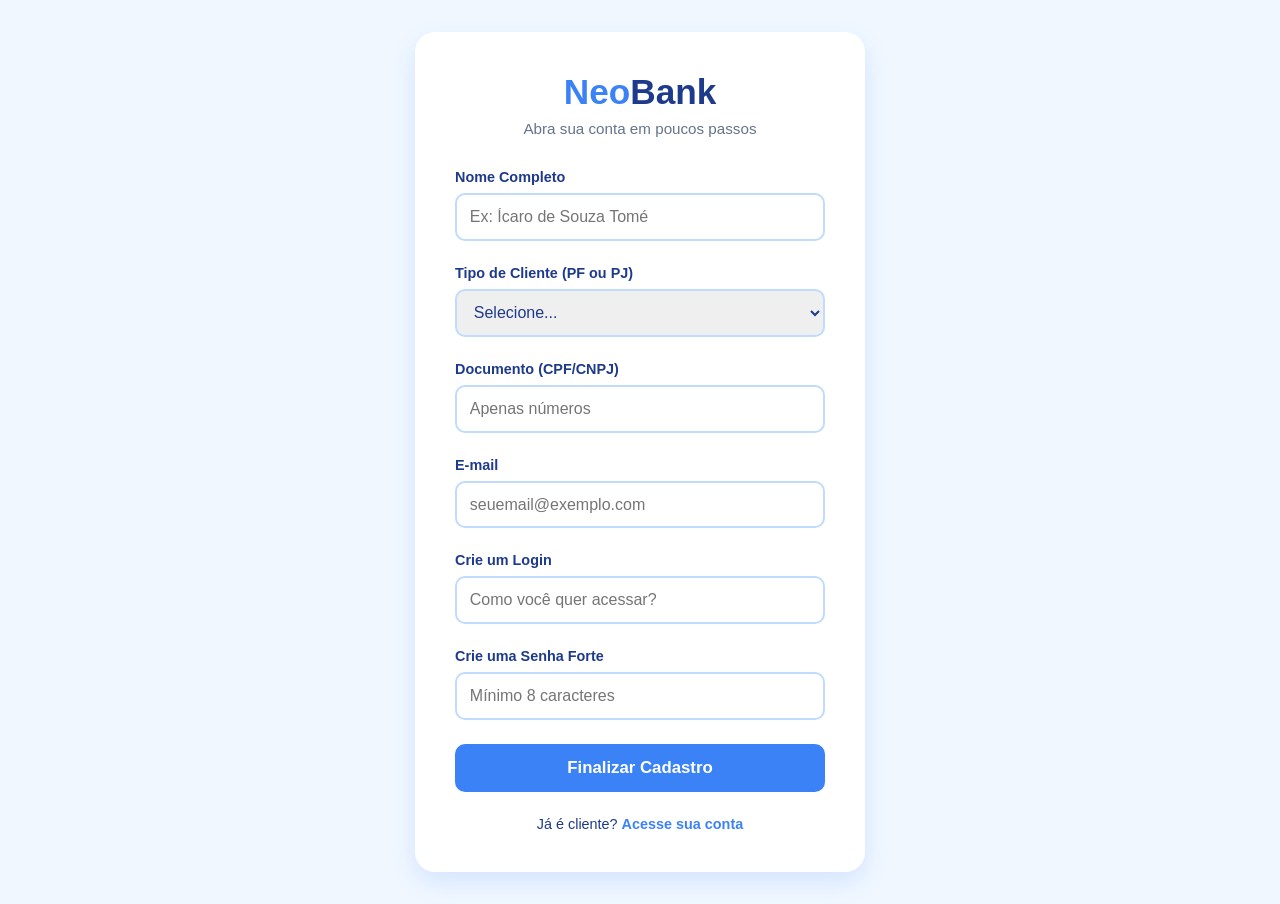
==== frontend/cadastro.html @ 08e829f9 "feat:integração do cadastro com a API e orquestração de entidades" ====
<!DOCTYPE html>
<html lang="pt-BR">
<head>
    <meta charset="UTF-8">
    <meta name="viewport" content="width=device-width, initial-scale=1.0">
    <title>NeoBank - Cadastro</title>
    <link rel="stylesheet" href="css/style.css">
    <script src="js/cadastro.js" defer></script>
    <style>
        /* Ajuste simples pro formulário maior não cortar na tela e dar pra rolar */
        body { overflow: auto; padding: 2rem 0; height: auto; min-height: 100vh; }
        .register-container { max-width: 450px; }
    </style>
</head>
<body>

    <div class="login-container register-container">
        <div class="brand">
            <h1>Neo<span>Bank</span></h1>
            <p>Abra sua conta em poucos passos</p>
        </div>

        <div id="errorBanner" class="error-message"></div>
        <div id="successBanner" class="error-message" style="background-color: #dcfce7; border-color: #22c55e; color: #15803d;"></div>

        <form id="cadastroForm" onsubmit="efetuarCadastro(event)">
            
            <div class="form-group">
                <label for="nome">Nome Completo</label>
                <input type="text" id="nome" placeholder="Ex: Ícaro de Souza Tomé" autocomplete="name">
            </div>

            <div class="form-group">
                <label for="tipoCliente">Tipo de Cliente (PF ou PJ)</label>
                <select id="tipoCliente" style="width: 100%; padding: 0.8rem; border: 2px solid var(--input-border); border-radius: 10px; font-size: 1rem; color: var(--text-main); outline: none;">
                    <option value="">Selecione...</option>
                    <option value="PF">Pessoa Física (PF)</option>
                    <option value="PJ">Pessoa Jurídica (PJ)</option>
                </select>
            </div>

            <div class="form-group">
                <label for="documento">Documento (CPF/CNPJ)</label>
                <input type="text" id="documento" placeholder="Apenas números">
            </div>

            <div class="form-group">
                <label for="email">E-mail</label>
                <input type="email" id="email" placeholder="seuemail@exemplo.com">
            </div>

            <div class="form-group">
                <label for="login">Crie um Login</label>
                <input type="text" id="login" placeholder="Como você quer acessar?">
            </div>

            <div class="form-group">
                <label for="senha">Crie uma Senha Forte</label>
                <input type="password" id="senha" placeholder="Mínimo 8 caracteres">
            </div>

            <button type="submit" class="btn-login">Finalizar Cadastro</button>
        </form>

        <div class="footer-links">
            <p>Já é cliente? <a href="index.html">Acesse sua conta</a></p>
        </div>
    </div>

</body>
</html>
---- frontend/css/style.css ----
/* css/style.css */
:root {
    --bg-color: #f0f7ff; /* Azul céu bem claro para o fundo da página */
    --card-bg: #ffffff; /* Fundo branco para a caixinha de login */
    --text-main: #1e3a8a; /* Azul marinho para os textos e títulos */
    --text-muted: #64748b; /* Cinza azulado para textos secundários */
    --primary-blue: #3b82f6; /* Azul vibrante e amigável para o botão */
    --hover-blue: #2563eb; /* Azul um pouco mais escuro para quando passar o mouse */
    --input-border: #bfdbfe; /* Bordinha azul clara nos campos de digitar */
    --error-red: #ef4444; /* Vermelho padrão para mensagens de erro */
}

* {
    box-sizing: border-box;
    margin: 0;
    padding: 0;
    font-family: 'Segoe UI', Tahoma, Geneva, Verdana, sans-serif;
}

body {
    background-color: var(--bg-color);
    color: var(--text-main);
    height: 100vh;
    display: flex;
    justify-content: center;
    align-items: center;
}

.login-container {
    background-color: var(--card-bg);
    padding: 2.5rem;
    /* Bordas bem redondinhas deixam o visual mais descontraído */
    border-radius: 20px; 
    /* Sombra azulada e difusa para descolar a caixa do fundo */
    box-shadow: 0 10px 25px rgba(59, 130, 246, 0.15); 
    width: 100%;
    max-width: 400px;
}

.brand { 
    text-align: center; 
    margin-bottom: 2rem; 
}

.brand h1 { 
    font-size: 2.2rem; 
    font-weight: 700; 
    color: var(--primary-blue); 
}

.brand h1 span { 
    color: var(--text-main); 
}

.brand p { 
    color: var(--text-muted); 
    font-size: 0.95rem; 
    margin-top: 0.5rem; 
}

.form-group { 
    margin-bottom: 1.5rem; 
}

.form-group label { 
    display: block; 
    margin-bottom: 0.5rem; 
    color: var(--text-main); 
    font-size: 0.9rem; 
    font-weight: 600; 
}

.form-group input { 
    width: 100%; 
    padding: 0.8rem; 
    border: 2px solid var(--input-border); 
    border-radius: 10px; 
    font-size: 1rem; 
    color: var(--text-main);
    transition: border-color 0.3s ease;
}

.form-group input:focus { 
    outline: none; 
    border-color: var(--primary-blue); 
}

.form-group input.invalid { 
    border-color: var(--error-red); 
}

.error-message { 
    background-color: #fef2f2; 
    border-left: 4px solid var(--error-red); 
    color: var(--error-red); 
    padding: 0.75rem; 
    border-radius: 6px; 
    font-size: 0.85rem; 
    margin-bottom: 1.5rem; 
    display: none; 
}

.btn-login { 
    width: 100%; 
    padding: 0.9rem; 
    background-color: var(--primary-blue); 
    color: white; 
    border: none; 
    border-radius: 10px; 
    font-size: 1.05rem; 
    font-weight: 600; 
    cursor: pointer; 
    transition: background-color 0.3s, transform 0.1s; 
}

.btn-login:hover { 
    background-color: var(--hover-blue); 
    transform: translateY(-2px); 
}

.footer-links { 
    text-align: center; 
    margin-top: 1.5rem; 
    font-size: 0.9rem; 
}

.footer-links a { 
    color: var(--primary-blue); 
    text-decoration: none; 
    font-weight: 600; 
}

.footer-links a:hover { 
    text-decoration: underline; 
}
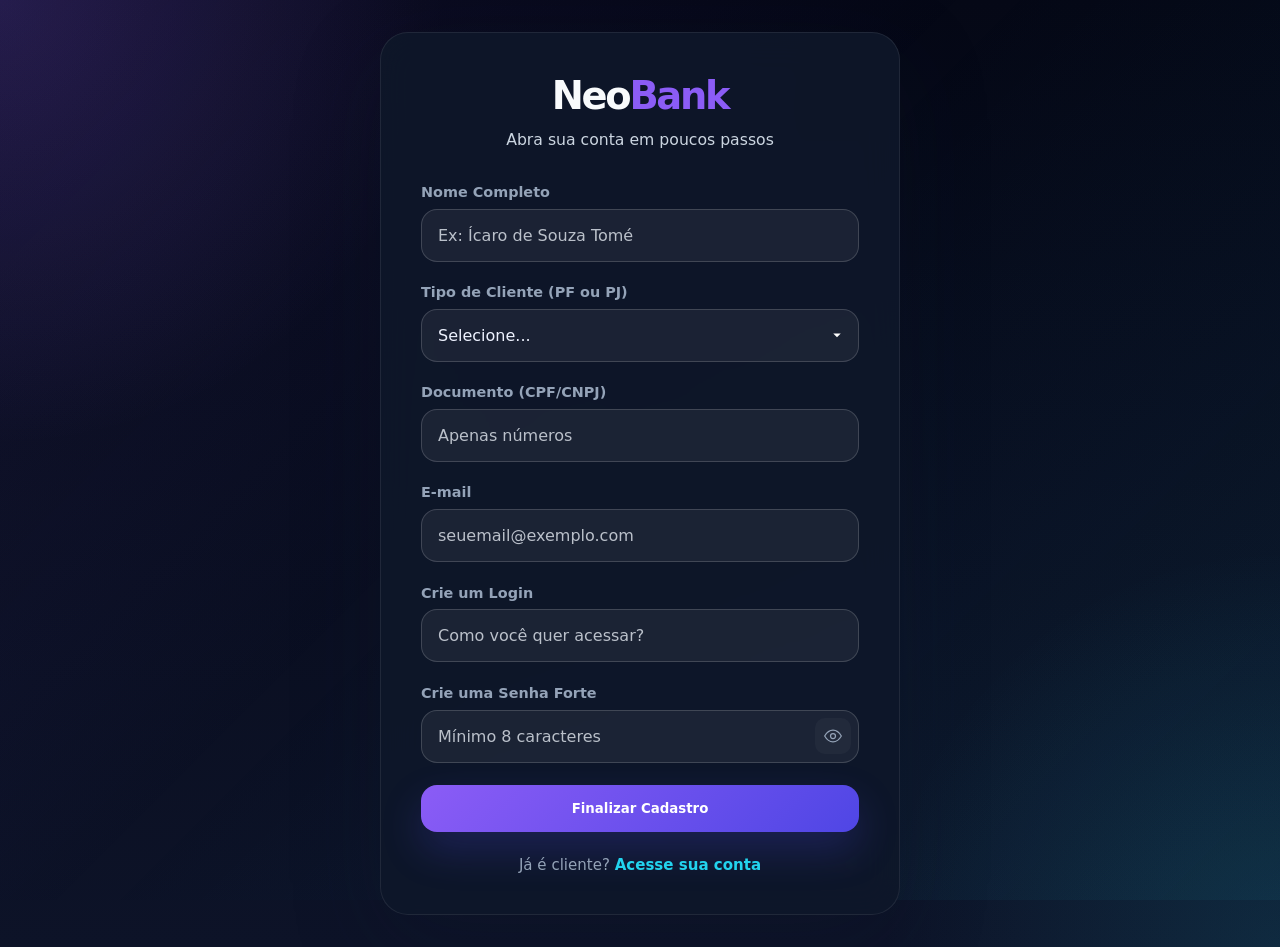
==== commit 059886aa: "-m feat "Atualizações no front-end básico"" ====
--- a/frontend/cadastro.html
+++ b/frontend/cadastro.html
@@ -6,11 +6,6 @@
     <title>NeoBank - Cadastro</title>
     <link rel="stylesheet" href="css/style.css">
     <script src="js/cadastro.js" defer></script>
-    <style>
-        /* Ajuste simples pro formulário maior não cortar na tela e dar pra rolar */
-        body { overflow: auto; padding: 2rem 0; height: auto; min-height: 100vh; }
-        .register-container { max-width: 450px; }
-    </style>
 </head>
 <body>
 
@@ -32,7 +27,7 @@
 
             <div class="form-group">
                 <label for="tipoCliente">Tipo de Cliente (PF ou PJ)</label>
-                <select id="tipoCliente" style="width: 100%; padding: 0.8rem; border: 2px solid var(--input-border); border-radius: 10px; font-size: 1rem; color: var(--text-main); outline: none;">
+                <select id="tipoCliente">
                     <option value="">Selecione...</option>
                     <option value="PF">Pessoa Física (PF)</option>
                     <option value="PJ">Pessoa Jurídica (PJ)</option>
@@ -56,7 +51,15 @@
 
             <div class="form-group">
                 <label for="senha">Crie uma Senha Forte</label>
-                <input type="password" id="senha" placeholder="Mínimo 8 caracteres">
+                <div class="password-wrapper">
+                    <input type="password" id="senha" placeholder="Mínimo 8 caracteres">
+                    <button type="button" class="toggle-password" aria-label="Mostrar senha">
+                        <svg width="20" height="20" viewBox="0 0 24 24" fill="none" xmlns="http://www.w3.org/2000/svg">
+                            <path d="M2 12s4-7 10-7 10 7 10 7-4 7-10 7S2 12 2 12z" stroke="currentColor" stroke-width="1.5" stroke-linecap="round" stroke-linejoin="round"></path>
+                            <circle cx="12" cy="12" r="3" stroke="currentColor" stroke-width="1.5" stroke-linecap="round" stroke-linejoin="round"></circle>
+                        </svg>
+                    </button>
+                </div>
             </div>
 
             <button type="submit" class="btn-login">Finalizar Cadastro</button>
--- a/frontend/css/style.css
+++ b/frontend/css/style.css
@@ -1,135 +1,456 @@
-/* css/style.css */
 :root {
-    --bg-color: #f0f7ff; /* Azul céu bem claro para o fundo da página */
-    --card-bg: #ffffff; /* Fundo branco para a caixinha de login */
-    --text-main: #1e3a8a; /* Azul marinho para os textos e títulos */
-    --text-muted: #64748b; /* Cinza azulado para textos secundários */
-    --primary-blue: #3b82f6; /* Azul vibrante e amigável para o botão */
-    --hover-blue: #2563eb; /* Azul um pouco mais escuro para quando passar o mouse */
-    --input-border: #bfdbfe; /* Bordinha azul clara nos campos de digitar */
-    --error-red: #ef4444; /* Vermelho padrão para mensagens de erro */
+    --bg-dark: #080b1a;
+    --bg-panel: rgba(15, 23, 42, 0.92);
+    --bg-card: rgba(255, 255, 255, 0.08);
+    --bg-card-solid: #0f172a;
+    --text-main: #eef2ff;
+    --text-muted: #cbd5e1;
+    --text-soft: #94a3b8;
+    --primary-purple: #8b5cf6;
+    --primary-blue: #4f46e5;
+    --accent: #22d3ee;
+    --hover-purple: #7c3aed;
+    --border: rgba(255, 255, 255, 0.12);
+    --input-bg: rgba(255, 255, 255, 0.06);
+    --input-border: rgba(255, 255, 255, 0.16);
+    --error-red: #f87171;
+    --success-green: #34d399;
 }
 
 * {
     box-sizing: border-box;
     margin: 0;
     padding: 0;
-    font-family: 'Segoe UI', Tahoma, Geneva, Verdana, sans-serif;
+}
+
+html {
+    scroll-behavior: smooth;
 }
 
 body {
-    background-color: var(--bg-color);
+    min-height: 100vh;
+    font-family: 'Segoe UI', 'Inter', system-ui, sans-serif;
+    background: radial-gradient(circle at top left, rgba(139, 92, 246, 0.18), transparent 28%),
+                radial-gradient(circle at bottom right, rgba(34, 211, 238, 0.12), transparent 25%),
+                linear-gradient(180deg, #050816 0%, #0d1328 100%);
     color: var(--text-main);
-    height: 100vh;
     display: flex;
     justify-content: center;
     align-items: center;
-}
-
-.login-container {
-    background-color: var(--card-bg);
+    padding: 2rem;
+}
+
+body::before {
+    content: '';
+    position: fixed;
+    inset: 0;
+    background: linear-gradient(135deg, rgba(139, 92, 246, 0.08), transparent 45%, rgba(34, 211, 238, 0.06));
+    pointer-events: none;
+}
+
+a { color: inherit; }
+
+button, input, select {
+    font-family: inherit;
+}
+
+.login-container,
+.dashboard-container,
+.register-container {
+    width: 100%;
+    max-width: 520px;
+    background: rgba(15, 23, 42, 0.92);
+    border: 1px solid rgba(255, 255, 255, 0.08);
+    border-radius: 28px;
+    box-shadow: 0 28px 90px rgba(15, 23, 42, 0.22);
+    backdrop-filter: blur(18px);
     padding: 2.5rem;
-    /* Bordas bem redondinhas deixam o visual mais descontraído */
-    border-radius: 20px; 
-    /* Sombra azulada e difusa para descolar a caixa do fundo */
-    box-shadow: 0 10px 25px rgba(59, 130, 246, 0.15); 
+    position: relative;
+    z-index: 1;
+}
+
+.dashboard-body {
     width: 100%;
-    max-width: 400px;
-}
-
-.brand { 
-    text-align: center; 
-    margin-bottom: 2rem; 
-}
-
-.brand h1 { 
-    font-size: 2.2rem; 
-    font-weight: 700; 
-    color: var(--primary-blue); 
-}
-
-.brand h1 span { 
-    color: var(--text-main); 
-}
-
-.brand p { 
-    color: var(--text-muted); 
-    font-size: 0.95rem; 
-    margin-top: 0.5rem; 
-}
-
-.form-group { 
-    margin-bottom: 1.5rem; 
-}
-
-.form-group label { 
-    display: block; 
-    margin-bottom: 0.5rem; 
-    color: var(--text-main); 
-    font-size: 0.9rem; 
-    font-weight: 600; 
-}
-
-.form-group input { 
-    width: 100%; 
-    padding: 0.8rem; 
-    border: 2px solid var(--input-border); 
-    border-radius: 10px; 
-    font-size: 1rem; 
+}
+
+.brand {
+    text-align: center;
+    margin-bottom: 2rem;
+}
+
+.brand h1 {
+    font-size: clamp(2rem, 3vw, 2.8rem);
+    letter-spacing: -0.06em;
+    margin-bottom: 0.55rem;
+    color: #f8fafc;
+}
+
+.brand h1 span {
+    color: var(--primary-purple);
+}
+
+.brand p {
+    color: var(--text-muted);
+    font-size: 0.98rem;
+    line-height: 1.6;
+}
+
+.form-group {
+    margin-bottom: 1.4rem;
+}
+
+.form-group label {
+    display: block;
+    margin-bottom: 0.55rem;
+    color: var(--text-soft);
+    font-size: 0.9rem;
+    font-weight: 600;
+}
+
+.form-group input,
+.form-group select {
+    width: 100%;
+    padding: 1rem 1rem;
+    border-radius: 16px;
+    border: 1px solid var(--input-border);
+    background: var(--input-bg);
     color: var(--text-main);
-    transition: border-color 0.3s ease;
-}
-
-.form-group input:focus { 
-    outline: none; 
-    border-color: var(--primary-blue); 
-}
-
-.form-group input.invalid { 
-    border-color: var(--error-red); 
-}
-
-.error-message { 
-    background-color: #fef2f2; 
-    border-left: 4px solid var(--error-red); 
-    color: var(--error-red); 
-    padding: 0.75rem; 
-    border-radius: 6px; 
-    font-size: 0.85rem; 
-    margin-bottom: 1.5rem; 
-    display: none; 
-}
-
-.btn-login { 
-    width: 100%; 
-    padding: 0.9rem; 
-    background-color: var(--primary-blue); 
-    color: white; 
-    border: none; 
-    border-radius: 10px; 
-    font-size: 1.05rem; 
-    font-weight: 600; 
-    cursor: pointer; 
-    transition: background-color 0.3s, transform 0.1s; 
-}
-
-.btn-login:hover { 
-    background-color: var(--hover-blue); 
-    transform: translateY(-2px); 
-}
-
-.footer-links { 
-    text-align: center; 
-    margin-top: 1.5rem; 
-    font-size: 0.9rem; 
-}
-
-.footer-links a { 
-    color: var(--primary-blue); 
-    text-decoration: none; 
-    font-weight: 600; 
-}
-
-.footer-links a:hover { 
-    text-decoration: underline; 
-}+    font-size: 1rem;
+    outline: none;
+    transition: border-color 0.25s ease, transform 0.25s ease, background-color 0.25s ease;
+}
+
+.form-group input::placeholder,
+.form-group select::placeholder {
+    color: rgba(226, 232, 240, 0.8);
+}
+
+.form-group input:hover,
+.form-group select:hover,
+.form-group input:focus,
+.form-group select:focus {
+    border-color: rgba(139, 92, 246, 0.6);
+    background: rgba(255, 255, 255, 0.1);
+    transform: translateY(-1px);
+}
+
+.form-group select {
+    appearance: none;
+}
+
+/* Password toggle */
+.password-wrapper {
+    position: relative;
+}
+.password-wrapper input {
+    padding-right: 3.4rem;
+}
+.toggle-password {
+    position: absolute;
+    right: 8px;
+    top: 50%;
+    transform: translateY(-50%);
+    height: 36px;
+    width: 36px;
+    border-radius: 10px;
+    border: none;
+    background: rgba(255,255,255,0.03);
+    display: inline-flex;
+    align-items: center;
+    justify-content: center;
+    cursor: pointer;
+    color: var(--text-soft);
+}
+.toggle-password:hover { background: rgba(255,255,255,0.06); color: var(--accent); }
+.toggle-password svg { display: block; }
+.toggle-password.visible { color: var(--accent); }
+
+/* Improved select appearance */
+.form-group select {
+    background-image: url('data:image/svg+xml;utf8,<svg xmlns="http://www.w3.org/2000/svg" width="18" height="18" viewBox="0 0 24 24"><path fill="%23ffffff" d="M7 10l5 5 5-5z"/></svg>');
+    background-repeat: no-repeat;
+    background-position: right 12px center;
+    padding-right: 3rem;
+}
+.form-group select:disabled { opacity: 0.6; }
+.form-group select option[hidden] { color: var(--text-soft); }
+
+/* Melhorar contraste das opções do select quando o navegador usa fundo claro */
+.form-group select option {
+    color: #0f172a; /* texto escuro sobre fundo claro do dropdown nativo */
+    background: #ffffff;
+}
+.form-group select option[value=""] {
+    color: var(--text-soft);
+}
+
+button:disabled,
+.btn-login:disabled {
+    opacity: 0.65;
+    cursor: not-allowed;
+    transform: none;
+}
+
+.error-message {
+    background-color: rgba(248, 113, 113, 0.16);
+    border-left: 4px solid var(--error-red);
+    color: #fecaca;
+    padding: 1rem 1rem;
+    border-radius: 14px;
+    font-size: 0.95rem;
+    margin-bottom: 1.5rem;
+    display: none;
+}
+
+.btn-login,
+.btn-sair,
+.btn-acao {
+    border: none;
+    border-radius: 16px;
+    font-weight: 700;
+    cursor: pointer;
+    transition: transform 0.25s ease, filter 0.25s ease, box-shadow 0.25s ease;
+}
+
+.btn-login {
+    width: 100%;
+    padding: 1rem 1.2rem;
+    background: linear-gradient(135deg, var(--primary-purple), var(--primary-blue));
+    color: #fff;
+    box-shadow: 0 18px 40px rgba(79, 70, 229, 0.24);
+}
+
+.btn-login:hover {
+    transform: translateY(-2px);
+    filter: brightness(1.05);
+}
+
+.footer-links {
+    text-align: center;
+    margin-top: 1.5rem;
+    font-size: 0.94rem;
+    color: var(--text-soft);
+}
+
+.footer-links a {
+    color: var(--accent);
+    text-decoration: none;
+    font-weight: 700;
+}
+
+.footer-links a:hover {
+    text-decoration: underline;
+}
+
+.dashboard-container {
+    max-width: 900px;
+    padding: 2rem;
+    display: grid;
+    gap: 1.75rem;
+}
+
+.dashboard-grid {
+    display: grid;
+    gap: 1.75rem;
+}
+
+.dash-chip {
+    display: inline-flex;
+    align-items: center;
+    justify-content: center;
+    gap: 0.5rem;
+    padding: 0.6rem 0.9rem;
+    border-radius: 999px;
+    background: rgba(99, 102, 241, 0.16);
+    color: #dbeafe;
+    font-size: 0.85rem;
+    font-weight: 700;
+    letter-spacing: 0.02em;
+    margin-bottom: 0.95rem;
+}
+
+.dash-header {
+    display: flex;
+    justify-content: space-between;
+    align-items: center;
+    gap: 1rem;
+    padding: 1.25rem 1.5rem;
+    border-radius: 24px;
+    background: rgba(255, 255, 255, 0.06);
+    border: 1px solid rgba(255, 255, 255, 0.08);
+}
+
+.boas-vindas {
+    color: var(--text-soft);
+    font-size: 0.95rem;
+    margin-bottom: 0.35rem;
+}
+
+.nome-usuario {
+    color: #f8fafc;
+    font-size: clamp(1.75rem, 2.6vw, 2.4rem);
+    margin: 0;
+}
+
+.btn-sair {
+    padding: 0.9rem 1.2rem;
+    background: rgba(255, 255, 255, 0.06);
+    color: var(--text-main);
+    border: 1px solid rgba(255, 255, 255, 0.14);
+}
+
+.btn-sair:hover {
+    transform: translateY(-1px);
+    background: rgba(139, 92, 246, 0.18);
+    color: #f8fafc;
+}
+
+.card-saldo {
+    padding: 2rem;
+    border-radius: 28px;
+    background: linear-gradient(135deg, rgba(139, 92, 246, 0.18), rgba(15, 23, 42, 0.95));
+    border: 1px solid rgba(255, 255, 255, 0.08);
+    box-shadow: 0 24px 70px rgba(15, 23, 42, 0.24);
+    position: relative;
+    overflow: hidden;
+}
+
+.card-saldo::before {
+    content: '';
+    position: absolute;
+    inset: -40% auto auto -40%;
+    width: 280px;
+    height: 280px;
+    background: rgba(99, 102, 241, 0.18);
+    border-radius: 50%;
+}
+
+.card-saldo * {
+    position: relative;
+    z-index: 1;
+}
+
+.card-saldo p {
+    color: var(--text-soft);
+    font-size: 0.95rem;
+    margin-bottom: 0.9rem;
+    font-weight: 600;
+}
+
+.card-saldo h1 {
+    color: #fff;
+    font-size: clamp(2.8rem, 4vw, 3.5rem);
+    margin: 0;
+    letter-spacing: -0.05em;
+}
+
+.info-conta {
+    color: var(--text-soft);
+    font-size: 0.95rem;
+    margin-top: 1rem;
+}
+
+.acoes-banco {
+    display: grid;
+    grid-template-columns: repeat(3, minmax(0, 1fr));
+    gap: 1rem;
+}
+
+.btn-acao {
+    background: rgba(255, 255, 255, 0.08);
+    color: #f8fafc;
+    padding: 1rem;
+    min-height: 72px;
+    display: flex;
+    align-items: center;
+    justify-content: center;
+    box-shadow: inset 0 0 0 1px rgba(255, 255, 255, 0.06);
+}
+
+.btn-acao:hover {
+    transform: translateY(-2px);
+    background: rgba(139, 92, 246, 0.22);
+}
+
+.extrato-container {
+    padding: 1.75rem;
+    border-radius: 28px;
+    background: rgba(255, 255, 255, 0.04);
+    border: 1px solid rgba(255, 255, 255, 0.08);
+}
+
+.extrato-container h3 {
+    margin: 0 0 1.25rem;
+    font-size: 1.15rem;
+    color: #f8fafc;
+}
+
+.lista-extrato {
+    list-style: none;
+    display: grid;
+    gap: 0.75rem;
+}
+
+.lista-extrato li {
+    display: flex;
+    justify-content: space-between;
+    align-items: center;
+    padding: 1rem 1.25rem;
+    border-radius: 18px;
+    background: rgba(255, 255, 255, 0.06);
+    border: 1px solid rgba(255, 255, 255, 0.08);
+    color: #e2e8f0;
+}
+
+.lista-extrato li span {
+    color: var(--text-soft);
+    font-weight: 600;
+}
+
+.lista-extrato li strong {
+    color: #fff;
+}
+
+@media (max-width: 760px) {
+    body {
+        padding: 1rem;
+    }
+
+    .login-container,
+    .dashboard-container,
+    .register-container {
+        max-width: 100%;
+        padding: 1.75rem;
+    }
+
+    .dash-header {
+        flex-direction: column;
+        align-items: stretch;
+    }
+
+    .acoes-banco {
+        grid-template-columns: 1fr;
+    }
+}
+
+@media (max-width: 480px) {
+    .brand h1 {
+        font-size: 2.2rem;
+    }
+
+    .form-group input,
+    .form-group select,
+    .btn-login,
+    .btn-sair,
+    .btn-acao {
+        border-radius: 14px;
+    }
+
+    .card-saldo {
+        padding: 1.6rem;
+    }
+
+    .extrato-container {
+        padding: 1.3rem;
+    }
+}
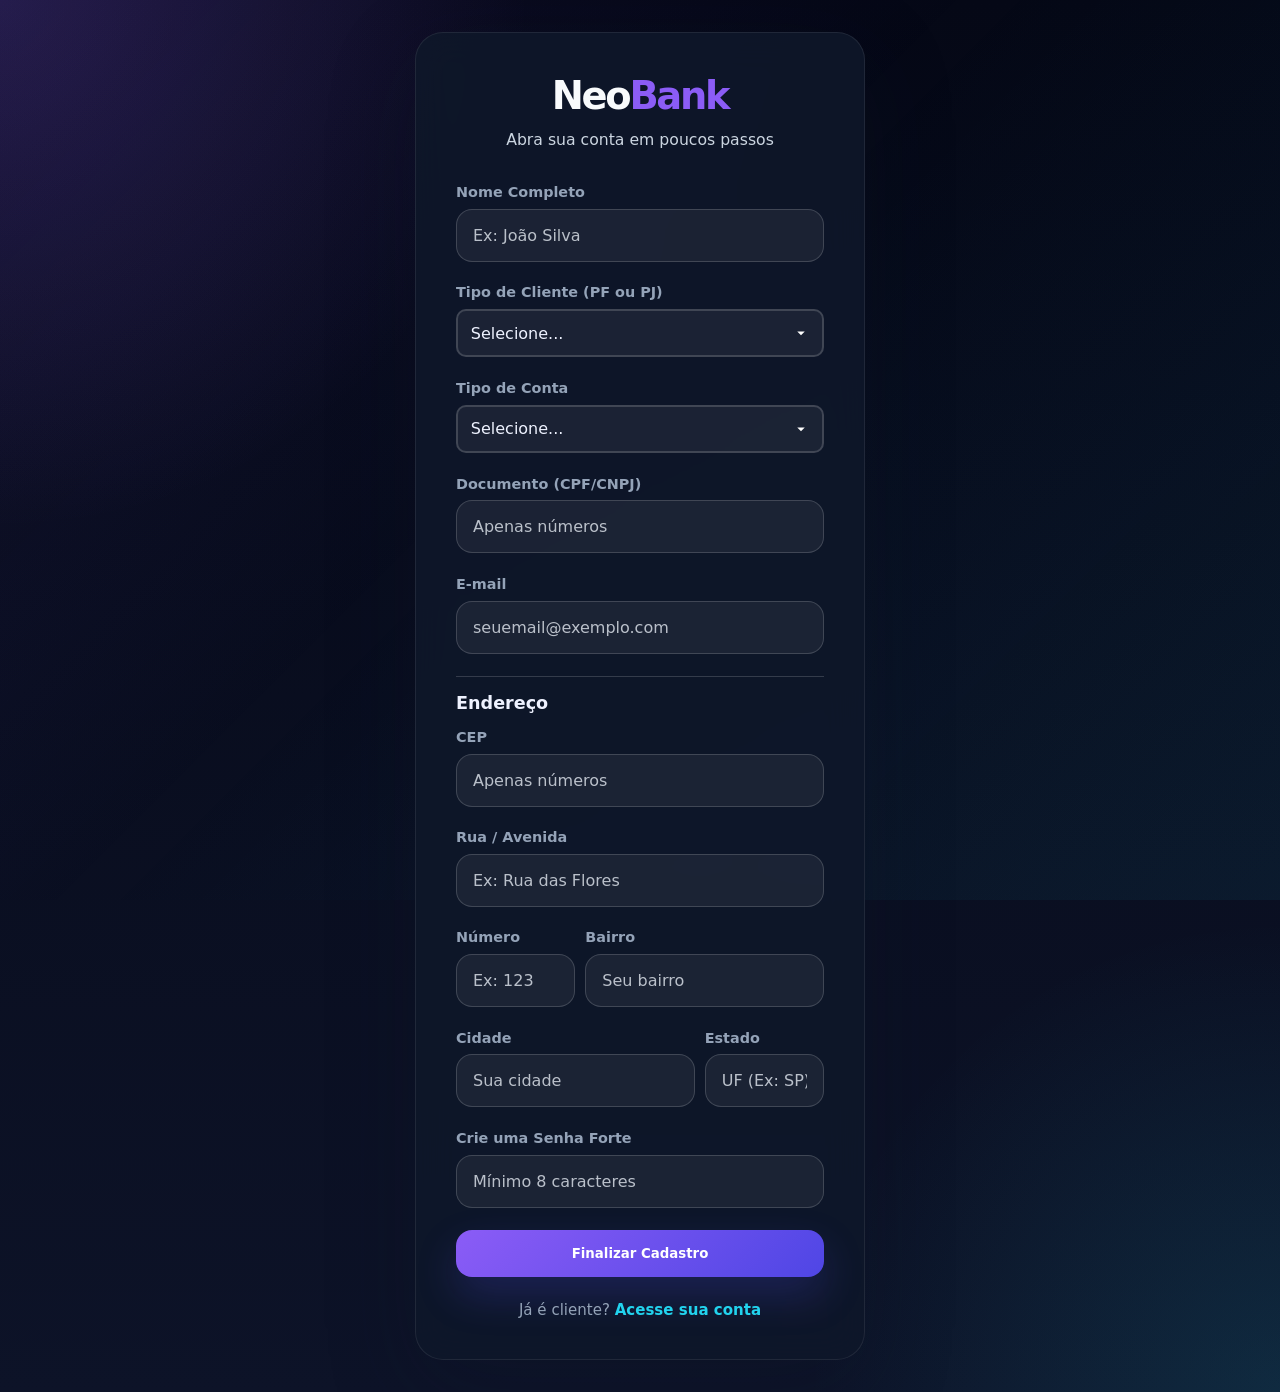
==== commit 8bb8e6fd: "fea:Refatoração do Front-end e aprimorando funcionalidades do JavaScript" ====
--- a/frontend/cadastro.html
+++ b/frontend/cadastro.html
@@ -6,6 +6,11 @@
     <title>NeoBank - Cadastro</title>
     <link rel="stylesheet" href="css/style.css">
     <script src="js/cadastro.js" defer></script>
+    <style>
+        /* Ajuste simples pro formulário maior não cortar na tela e dar pra rolar */
+        body { overflow: auto; padding: 2rem 0; height: auto; min-height: 100vh; }
+        .register-container { max-width: 450px; }
+    </style>
 </head>
 <body>
 
@@ -22,15 +27,24 @@
             
             <div class="form-group">
                 <label for="nome">Nome Completo</label>
-                <input type="text" id="nome" placeholder="Ex: Ícaro de Souza Tomé" autocomplete="name">
+                <input type="text" id="nome" placeholder="Ex: João Silva" autocomplete="name">
             </div>
 
             <div class="form-group">
                 <label for="tipoCliente">Tipo de Cliente (PF ou PJ)</label>
-                <select id="tipoCliente">
+                <select id="tipoCliente" style="width: 100%; padding: 0.8rem; border: 2px solid var(--input-border); border-radius: 10px; font-size: 1rem; color: var(--text-main); outline: none;">
                     <option value="">Selecione...</option>
                     <option value="PF">Pessoa Física (PF)</option>
                     <option value="PJ">Pessoa Jurídica (PJ)</option>
+                </select>
+            </div>
+
+            <div class="form-group">
+                <label for="tipoConta">Tipo de Conta</label>
+                <select id="tipoConta" style="width: 100%; padding: 0.8rem; border: 2px solid var(--input-border); border-radius: 10px; font-size: 1rem; color: var(--text-main); outline: none;">
+                    <option value="">Selecione...</option>
+                    <option value="CORRENTE">Conta Corrente</option>
+                    <option value="POUPANCA">Conta Poupança</option>
                 </select>
             </div>
 
@@ -44,22 +58,46 @@
                 <input type="email" id="email" placeholder="seuemail@exemplo.com">
             </div>
 
-            <div class="form-group">
-                <label for="login">Crie um Login</label>
-                <input type="text" id="login" placeholder="Como você quer acessar?">
+            <!-- edereços -->
+            <div style="border-top: 1px solid var(--input-border); padding-top: 1rem; margin-top: 1rem;">
+                <h3 style="margin-bottom: 1rem; font-size: 1.1rem; color: var(--text-main);">Endereço</h3>
+                
+                <div class="form-group">
+                    <label for="cep">CEP</label>
+                    <input type="text" id="cep" placeholder="Apenas números">
+                </div>
+
+                <div class="form-group">
+                    <label for="rua">Rua / Avenida</label>
+                    <input type="text" id="rua" placeholder="Ex: Rua das Flores">
+                </div>
+
+                <div style="display: flex; gap: 10px;">
+                    <div class="form-group" style="flex: 1;">
+                        <label for="numero">Número</label>
+                        <input type="text" id="numero" placeholder="Ex: 123">
+                    </div>
+                    <div class="form-group" style="flex: 2;">
+                        <label for="bairro">Bairro</label>
+                        <input type="text" id="bairro" placeholder="Seu bairro">
+                    </div>
+                </div>
+
+                <div style="display: flex; gap: 10px;">
+                    <div class="form-group" style="flex: 2;">
+                        <label for="cidade">Cidade</label>
+                        <input type="text" id="cidade" placeholder="Sua cidade">
+                    </div>
+                    <div class="form-group" style="flex: 1;">
+                        <label for="estado">Estado</label>
+                        <input type="text" id="estado" placeholder="UF (Ex: SP)">
+                    </div>
+                </div>
             </div>
 
             <div class="form-group">
                 <label for="senha">Crie uma Senha Forte</label>
-                <div class="password-wrapper">
-                    <input type="password" id="senha" placeholder="Mínimo 8 caracteres">
-                    <button type="button" class="toggle-password" aria-label="Mostrar senha">
-                        <svg width="20" height="20" viewBox="0 0 24 24" fill="none" xmlns="http://www.w3.org/2000/svg">
-                            <path d="M2 12s4-7 10-7 10 7 10 7-4 7-10 7S2 12 2 12z" stroke="currentColor" stroke-width="1.5" stroke-linecap="round" stroke-linejoin="round"></path>
-                            <circle cx="12" cy="12" r="3" stroke="currentColor" stroke-width="1.5" stroke-linecap="round" stroke-linejoin="round"></circle>
-                        </svg>
-                    </button>
-                </div>
+                <input type="password" id="senha" placeholder="Mínimo 8 caracteres">
             </div>
 
             <button type="submit" class="btn-login">Finalizar Cadastro</button>
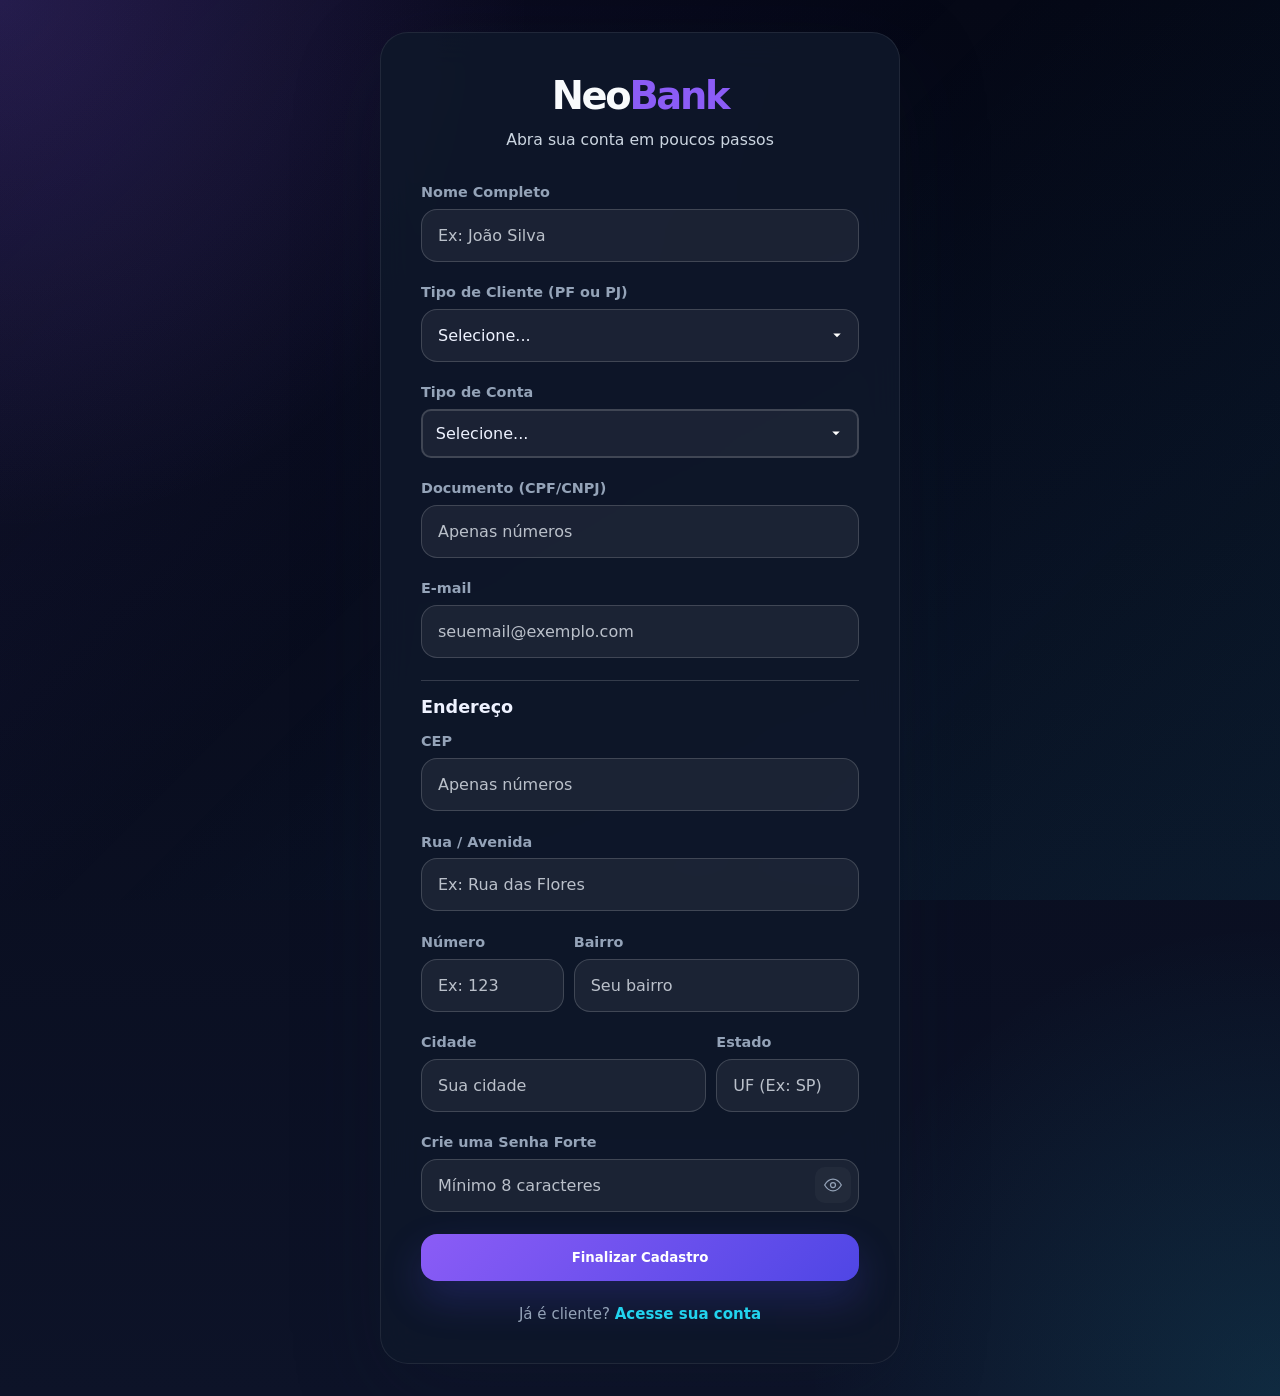
==== commit 086994c4: "Merge branch 'main' into Ícaro-Souza" ====
--- a/frontend/cadastro.html
+++ b/frontend/cadastro.html
@@ -6,11 +6,6 @@
     <title>NeoBank - Cadastro</title>
     <link rel="stylesheet" href="css/style.css">
     <script src="js/cadastro.js" defer></script>
-    <style>
-        /* Ajuste simples pro formulário maior não cortar na tela e dar pra rolar */
-        body { overflow: auto; padding: 2rem 0; height: auto; min-height: 100vh; }
-        .register-container { max-width: 450px; }
-    </style>
 </head>
 <body>
 
@@ -32,7 +27,7 @@
 
             <div class="form-group">
                 <label for="tipoCliente">Tipo de Cliente (PF ou PJ)</label>
-                <select id="tipoCliente" style="width: 100%; padding: 0.8rem; border: 2px solid var(--input-border); border-radius: 10px; font-size: 1rem; color: var(--text-main); outline: none;">
+                <select id="tipoCliente">
                     <option value="">Selecione...</option>
                     <option value="PF">Pessoa Física (PF)</option>
                     <option value="PJ">Pessoa Jurídica (PJ)</option>
@@ -97,7 +92,15 @@
 
             <div class="form-group">
                 <label for="senha">Crie uma Senha Forte</label>
-                <input type="password" id="senha" placeholder="Mínimo 8 caracteres">
+                <div class="password-wrapper">
+                    <input type="password" id="senha" placeholder="Mínimo 8 caracteres">
+                    <button type="button" class="toggle-password" aria-label="Mostrar senha">
+                        <svg width="20" height="20" viewBox="0 0 24 24" fill="none" xmlns="http://www.w3.org/2000/svg">
+                            <path d="M2 12s4-7 10-7 10 7 10 7-4 7-10 7S2 12 2 12z" stroke="currentColor" stroke-width="1.5" stroke-linecap="round" stroke-linejoin="round"></path>
+                            <circle cx="12" cy="12" r="3" stroke="currentColor" stroke-width="1.5" stroke-linecap="round" stroke-linejoin="round"></circle>
+                        </svg>
+                    </button>
+                </div>
             </div>
 
             <button type="submit" class="btn-login">Finalizar Cadastro</button>
